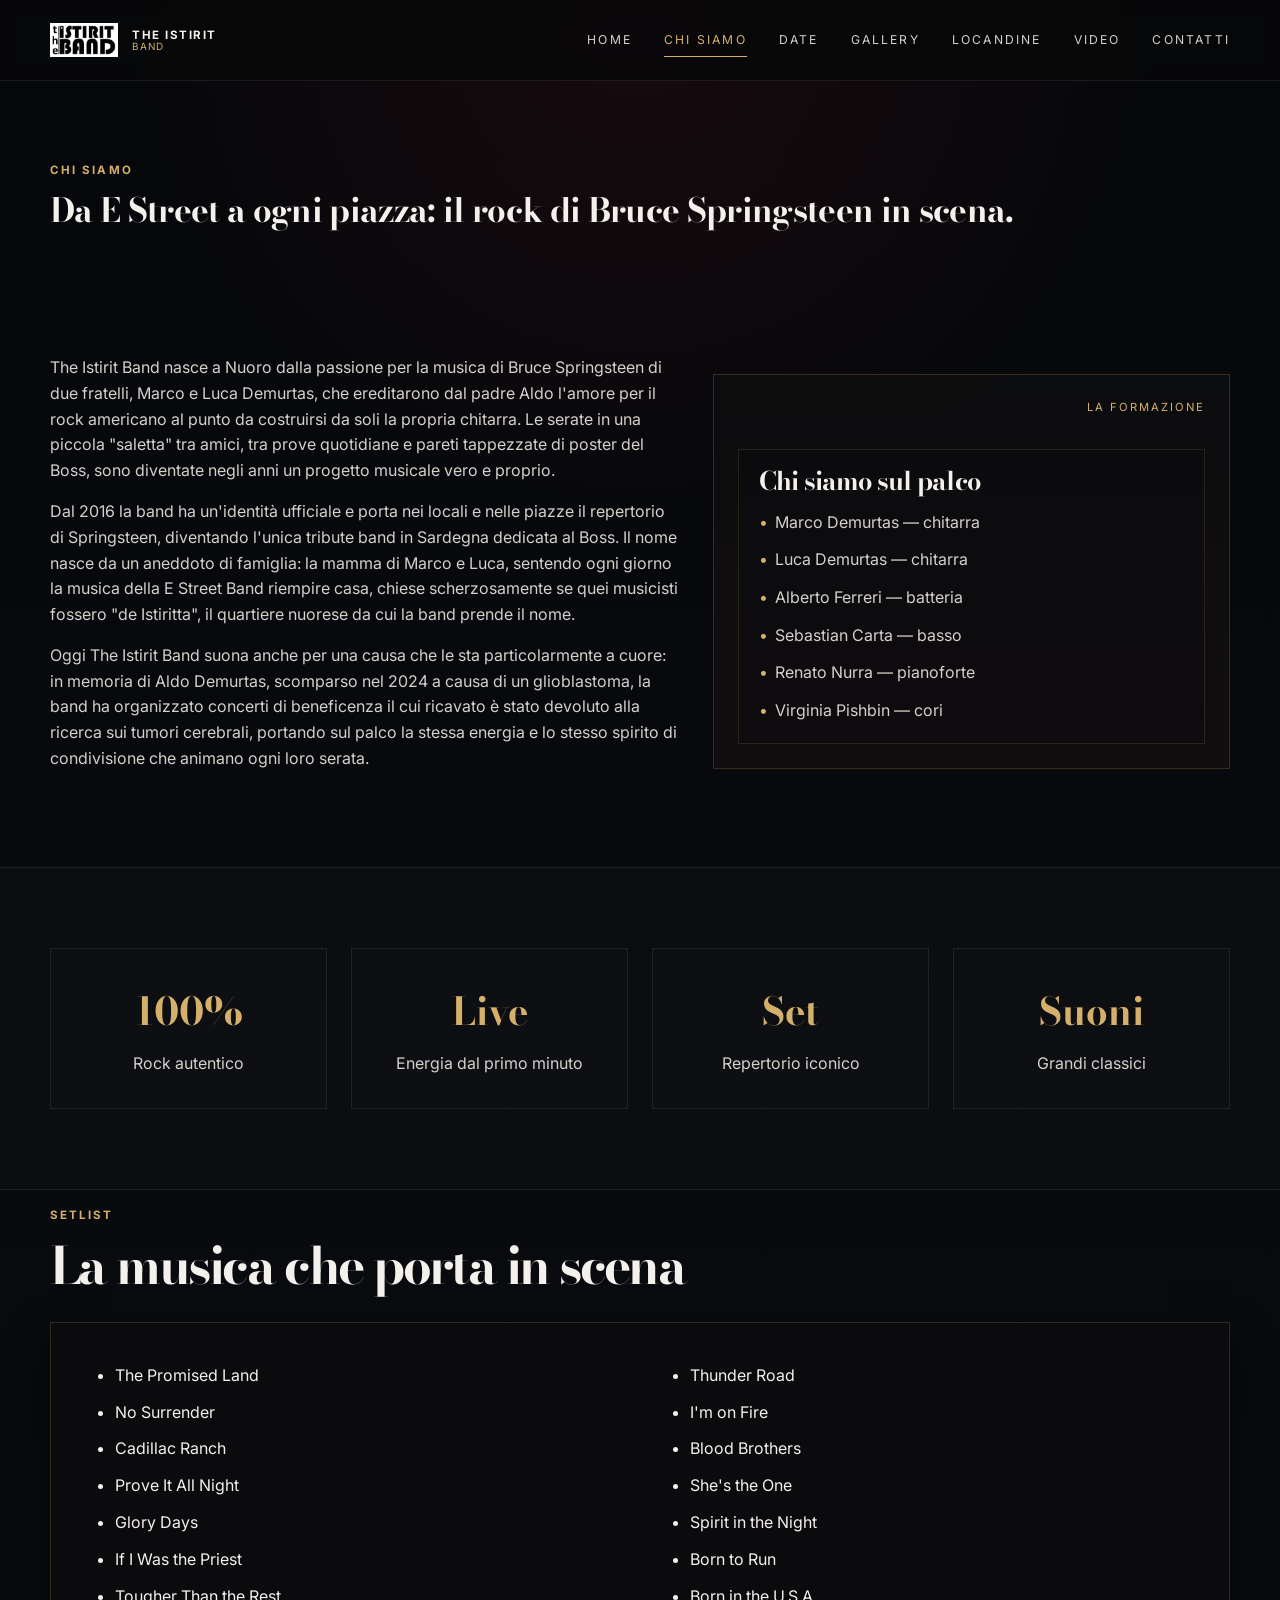
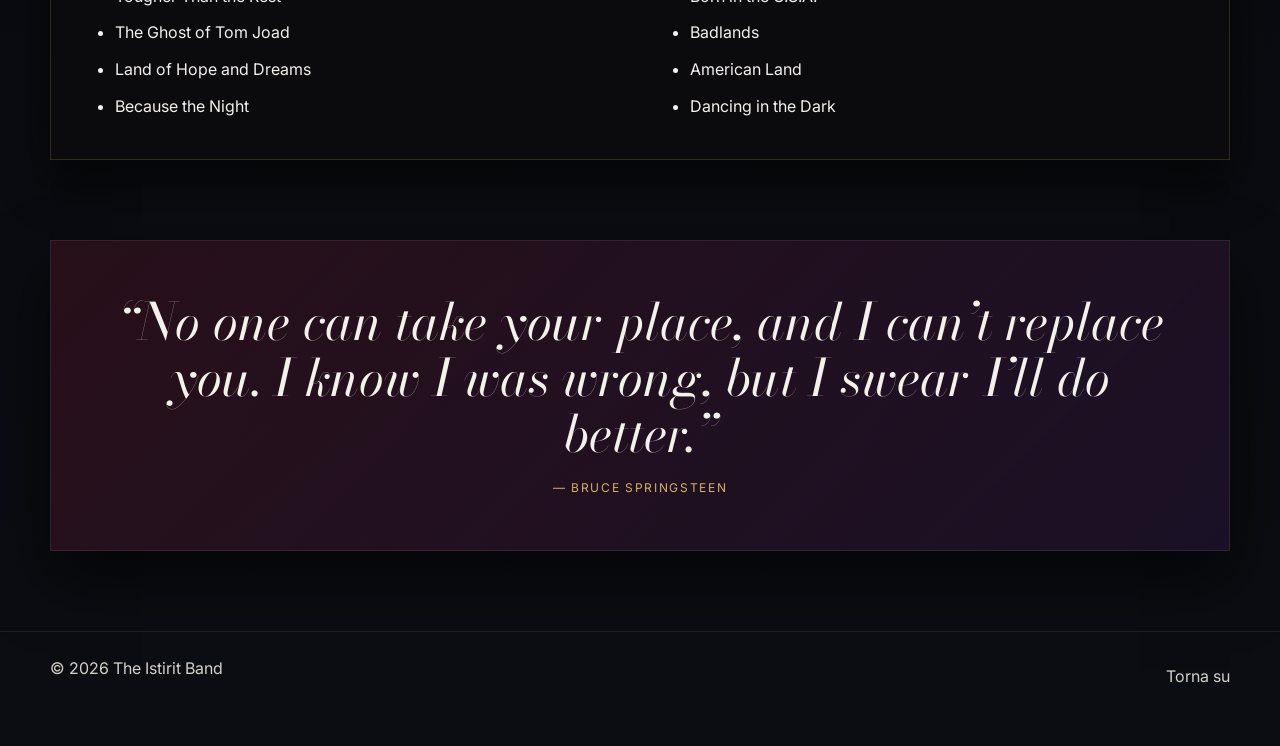
==== chi-siamo.html @ 04cb4a09 "Initial commit: The Istirit Band website" ====
<!DOCTYPE html>
<html lang="it">

<head>
    <meta charset="UTF-8" />
    <meta name="viewport" content="width=device-width, initial-scale=1.0" />
    <meta name="description"
        content="Scopri The Istirit Band: la storia, lo spirito e la passione per la musica di Bruce Springsteen dietro ogni concerto." />
    <title>Chi siamo | The Istirit Band</title>
    <link rel="preconnect" href="https://fonts.googleapis.com" />
    <link rel="preconnect" href="https://fonts.gstatic.com" crossorigin />
    <link
        href="https://fonts.googleapis.com/css2?family=Bodoni+Moda:ital,wght@0,400;0,500;0,600;0,700;0,800;1,500&family=Inter:wght@400;500;600;700;800&display=swap"
        rel="stylesheet" />
    <link rel="stylesheet" href="styles.css" />
</head>

<body>
    <div class="page-shell">
        <header class="site-header">
            <div class="container nav-wrap">
                <a href="index.html" class="brand" aria-label="Home The Istirit Band">
                    <img src="assets/images/logo.jpg" alt="The Istirit Band" class="brand-mark" />
                    <span class="brand-text">
                        <strong>The Istirit</strong>
                        <small>Band</small>
                    </span>
                </a>

                <button class="nav-toggle" aria-label="Apri menu" aria-expanded="false">
                    <span></span>
                    <span></span>
                    <span></span>
                </button>

                <nav class="site-nav" aria-label="Menu principale">
                    <a href="index.html">Home</a>
                    <a href="chi-siamo.html" class="is-active">Chi siamo</a>
                    <a href="date.html">Date</a>
                    <a href="gallery.html">Gallery</a>
                    <a href="locandine.html">Locandine</a>
                    <a href="video.html">Video</a>
                    <a href="contatti.html">Contatti</a>
                </nav>
            </div>
        </header>

        <main>
            <section class="section page-hero">
                <div class="container">
                    <p class="section-kicker">Chi siamo</p>
                    <h1>Da E Street a ogni piazza: il rock di Bruce Springsteen in scena.</h1>
                </div>
            </section>

            <section class="section intro">
                <div class="container intro-grid">
                    <div class="intro-copy">
                        <p>
                            The Istirit Band nasce a Nuoro dalla passione per la musica di Bruce Springsteen di due
                            fratelli, Marco e Luca Demurtas, che ereditarono dal padre Aldo l'amore per il rock
                            americano al punto da costruirsi da soli la propria chitarra. Le serate in una piccola
                            "saletta" tra amici, tra prove quotidiane e pareti tappezzate di poster del Boss, sono
                            diventate negli anni un progetto musicale vero e proprio.
                        </p>
                        <p>
                            Dal 2016 la band ha un'identità ufficiale e porta nei locali e nelle piazze il repertorio
                            di Springsteen, diventando l'unica tribute band in Sardegna dedicata al Boss. Il nome
                            nasce da un aneddoto di famiglia: la mamma di Marco e Luca, sentendo ogni giorno la
                            musica della E Street Band riempire casa, chiese scherzosamente se quei musicisti
                            fossero "de Istiritta", il quartiere nuorese da cui la band prende il nome.
                        </p>
                        <p>
                            Oggi The Istirit Band suona anche per una causa che le sta particolarmente a cuore:
                            in memoria di Aldo Demurtas, scomparso nel 2024 a causa di un glioblastoma, la band ha
                            organizzato concerti di beneficenza il cui ricavato è stato devoluto alla ricerca
                            sui tumori cerebrali, portando sul palco la stessa energia e lo stesso spirito di
                            condivisione che animano ogni loro serata.
                        </p>
                    </div>

                    <div class="feature-card">
                        <div class="card-top">
                            <span>LA FORMAZIONE</span>
                        </div>
                        <div class="card-content">
                            <h3>Chi siamo sul palco</h3>
                            <ul>
                                <li>Marco Demurtas — chitarra</li>
                                <li>Luca Demurtas — chitarra</li>
                                <li>Alberto Ferreri — batteria</li>
                                <li>Sebastian Carta — basso</li>
                                <li>Renato Nurra — pianoforte</li>
                                <li>Virginia Pishbin — cori</li>
                            </ul>
                        </div>
                    </div>
                </div>
            </section>

            <section class="section stats">
                <div class="container stats-grid">
                    <div>
                        <strong>100%</strong>
                        <span>Rock autentico</span>
                    </div>
                    <div>
                        <strong>Live</strong>
                        <span>Energia dal primo minuto</span>
                    </div>
                    <div>
                        <strong>Set</strong>
                        <span>Repertorio iconico</span>
                    </div>
                    <div>
                        <strong>Suoni</strong>
                        <span>Grandi classici</span>
                    </div>
                </div>
            </section>

            <section class="section setlist-section">
                <div class="container">
                    <p class="section-kicker">Setlist</p>
                    <h2>La musica che porta in scena</h2>

                    <div class="setlist-box">
                        <div class="setlist-column">
                            <ul>
                                <li>The Promised Land</li>
                                <li>No Surrender</li>
                                <li>Cadillac Ranch</li>
                                <li>Prove It All Night</li>
                                <li>Glory Days</li>
                                <li>If I Was the Priest</li>
                                <li>Tougher Than the Rest</li>
                                <li>The Ghost of Tom Joad</li>
                                <li>Land of Hope and Dreams</li>
                                <li>Because the Night</li>
                            </ul>
                        </div>
                        <div class="setlist-column">
                            <ul>
                                <li>Thunder Road</li>
                                <li>I'm on Fire</li>
                                <li>Blood Brothers</li>
                                <li>She's the One</li>
                                <li>Spirit in the Night</li>
                                <li>Born to Run</li>
                                <li>Born in the U.S.A.</li>
                                <li>Badlands</li>
                                <li>American Land</li>
                                <li>Dancing in the Dark</li>
                            </ul>
                        </div>
                    </div>
                </div>
            </section>

            <section class="section quote-section">
                <div class="container quote-box">
                    <p>
                        “No one can take your place, and I can’t replace you. I know I was
                        wrong, but I swear I’ll do better.”
                    </p>
                    <span>— Bruce Springsteen</span>
                </div>
            </section>
        </main>

        <footer class="site-footer">
            <div class="container footer-wrap">
                <p>© <span id="year"></span> The Istirit Band</p>
                <a href="#top">Torna su</a>
            </div>
        </footer>
    </div>

    <script src="script.js"></script>
</body>

</html>
---- styles.css ----
﻿:root {
    --bg: #06080b;
    --bg-soft: #101417;
    --panel: rgba(17, 17, 19, 0.82);
    --panel-strong: rgba(12, 12, 14, 0.95);
    --card: rgba(20, 17, 17, 0.9);
    --line: rgba(255, 255, 255, 0.08);
    --text: #f4f1ed;
    --text-soft: #d5d0ca;
    --muted: #918d88;
    --red: #9e1f2a;
    --red-dark: #5f111b;
    --purple: #1a1221;
    --green: #d8b26a;
    --gold: #d4b06b;
    --shadow: rgba(0, 0, 0, 0.6);
}

* {
    box-sizing: border-box;
}

html {
    scroll-behavior: smooth;
}

body {
    margin: 0;
    font-family: "Inter", sans-serif;
    background:
        radial-gradient(circle at top, rgba(158, 31, 42, 0.12), transparent 22%),
        linear-gradient(180deg, #05070a 0%, #0b0d12 100%);
    color: var(--text);
    line-height: 1.6;
}

img {
    display: block;
    width: 100%;
    max-width: 100%;
}

a {
    color: inherit;
    text-decoration: none;
}

button,
input,
textarea {
    font: inherit;
}

.page-shell {
    min-height: 100vh;
}

.container {
    width: min(1180px, calc(100% - 2rem));
    margin: 0 auto;
}

.section {
    padding: 5rem 0;
}

.section-kicker,
.eyebrow {
    margin: 0 0 1rem;
    color: var(--gold);
    text-transform: uppercase;
    letter-spacing: 0.18em;
    font-size: 0.72rem;
    font-weight: 700;
}

.site-header {
    position: sticky;
    top: 0;
    z-index: 20;
    backdrop-filter: blur(12px);
    background: rgba(7, 7, 9, 0.8);
    border-bottom: 1px solid rgba(255, 255, 255, 0.08);
}

.nav-wrap {
    height: 80px;
    display: flex;
    align-items: center;
    justify-content: space-between;
    gap: 1rem;
}

h1,
h2,
h3 {
    margin: 0 0 1rem;
    font-family: "Bodoni Moda", serif;
    font-weight: 700;
    line-height: 0.96;
}

h1 {
    font-size: clamp(3.2rem, 6vw, 6.5rem);
    letter-spacing: -0.06em;
}

h2 {
    font-size: clamp(2.3rem, 4vw, 4rem);
    letter-spacing: -0.05em;
}

h3 {
    font-size: clamp(1.6rem, 2vw, 2.2rem);
    letter-spacing: -0.03em;
}

p {
    margin: 0 0 1rem;
    color: var(--text-soft);
}

.site-header {
    position: sticky;
    top: 0;
    z-index: 20;
    backdrop-filter: blur(10px);
    background: rgba(7, 7, 9, 0.86);
    border-bottom: 1px solid rgba(255, 255, 255, 0.08);
}

.nav-wrap {
    height: 80px;
    display: flex;
    align-items: center;
    justify-content: space-between;
    gap: 1rem;
}

.brand {
    display: inline-flex;
    align-items: center;
    gap: 0.9rem;
    min-width: 0;
}

.brand-mark {
    display: inline-grid;
    place-items: center;
    width: 68px;
    height: 68px;
    object-fit: contain;
    flex-shrink: 0;
}

.brand-text {
    display: grid;
    line-height: 1.05;
}

.brand-text strong,
.brand-text small {
    display: block;
    text-transform: uppercase;
    letter-spacing: 0.13em;
}

.brand-text strong {
    font-size: 0.72rem;
}

.brand-text small {
    color: var(--gold);
    font-size: 0.62rem;
}

.site-nav {
    display: flex;
    align-items: center;
    gap: 2rem;
    font-size: 0.76rem;
    letter-spacing: 0.18em;
    text-transform: uppercase;
    color: var(--text-soft);
}

.site-nav a {
    position: relative;
    transition: color 0.25s ease;
}

.site-nav a::after {
    content: "";
    position: absolute;
    left: 0;
    bottom: -0.45rem;
    width: 100%;
    height: 1px;
    background: var(--gold);
    transform: scaleX(0);
    transform-origin: left;
    transition: transform 0.25s ease;
}

.site-nav a:hover,
.site-nav a:focus-visible {
    color: var(--text);
}

.site-nav a:hover::after,
.site-nav a:focus-visible::after {
    transform: scaleX(1);
}

.site-nav a.is-active {
    color: var(--gold);
}

.site-nav a.is-active::after {
    transform: scaleX(1);
}

.page-hero {
    padding-bottom: 2rem;
}

.page-hero h1 {
    max-width: 100%;
    font-size: clamp(0.85rem, 2.6vw, 2.6rem);
    white-space: nowrap;
    letter-spacing: -0.02em;
}

.nav-toggle {
    display: none;
    width: 46px;
    height: 46px;
    padding: 0;
    border: 1px solid var(--line);
    background: transparent;
    cursor: pointer;
}

.nav-toggle span {
    display: block;
    width: 20px;
    height: 2px;
    margin: 5px auto;
    background: var(--text);
}

.hero {
    position: relative;
    min-height: 760px;
    display: grid;
    align-items: center;
    background:
        linear-gradient(110deg, rgba(2, 4, 7, 0.92), rgba(19, 11, 16, 0.72)),
        url("assets/images/hero-bg.jpg") center/cover no-repeat;
}

.hero-photo {
    display: flex;
    align-items: center;
    justify-content: center;
    width: 100%;
    min-height: calc(100vh - 80px);
    background: #000;
    padding: 2rem 0;
}

.hero-photo img {
    max-width: 100%;
    max-height: calc(100vh - 80px);
    width: auto;
    height: auto;
    object-fit: contain;
    display: block;
    margin: 0 auto;
}

.hero-overlay {
    position: absolute;
    inset: 0;
    background: linear-gradient(90deg, rgba(2, 3, 5, 0.9), rgba(17, 11, 17, 0.55));
}

.hero-inner {
    position: relative;
    z-index: 1;
    padding: 6rem 0 4rem;
    max-width: 740px;
}

.hero-copy {
    max-width: 620px;
    font-size: 1.08rem;
    color: rgba(255, 255, 255, 0.78);
}

.hero-actions {
    display: flex;
    flex-wrap: wrap;
    gap: 1rem;
    margin: 2rem 0 2.2rem;
}

.btn {
    display: inline-flex;
    align-items: center;
    justify-content: center;
    min-height: 52px;
    padding: 0.9rem 1.5rem;
    border: 1px solid transparent;
    border-radius: 999px;
    font-weight: 700;
    text-transform: uppercase;
    letter-spacing: 0.08em;
    transition: transform 0.2s ease, box-shadow 0.2s ease;
}

.btn:hover,
.btn:focus-visible {
    transform: translateY(-1px);
}

.btn-primary {
    background: linear-gradient(135deg, var(--green), var(--gold));
    color: #0a1210;
    box-shadow: 0 20px 40px rgba(106, 228, 182, 0.18);
}

.btn-secondary {
    border-color: rgba(255, 255, 255, 0.2);
    background: rgba(255, 255, 255, 0.02);
    color: var(--text);
}

    .hero-meta {
        list-style: none;
        margin: 0;
        padding: 0;
        display: flex;
        flex-wrap: wrap;
        gap: 1rem 2rem;
        color: rgba(255, 255, 255, 0.72);
        font-size: 0.85rem;
        letter-spacing: 0.08em;
        text-transform: uppercase;
    }

    .hero-meta li {
        position: relative;
        padding-left: 1rem;
    }

    .hero-meta li::before {
        content: "";
        position: absolute;
        left: 0;
        top: 50%;
        width: 6px;
        height: 6px;
        border-radius: 50%;
        background: var(--gold);
        transform: translateY(-50%);
    }

    .intro-grid,
    .contact-grid {
        display: grid;
        grid-template-columns: 1.1fr 0.9fr;
        gap: 2rem;
        align-items: center;
    }

.feature-card {
    position: relative;
    overflow: hidden;
    padding: 1.5rem;
    border: 1px solid rgba(212, 176, 107, 0.2);
    background: linear-gradient(180deg, rgba(12, 12, 14, 0.92), rgba(19, 14, 15, 0.88));
}

.card-top {
    display: flex;
    justify-content: flex-end;
    margin-bottom: 2rem;
    color: var(--gold);
    font-size: 0.7rem;
    letter-spacing: 0.18em;
}

.card-content {
    padding: 1.2rem;
    border: 1px solid rgba(208, 168, 104, 0.15);
    background: rgba(10, 10, 14, 0.5);
}

.card-content ul {
    list-style: none;
    padding: 0;
    margin: 0;
    color: var(--text-soft);
}

.card-content li {
    position: relative;
    padding-left: 1rem;
    margin-top: 0.75rem;
}

.card-content li::before {
    content: "\2022";
    position: absolute;
    left: 0;
    color: var(--gold);
}

.stats {
    border-top: 1px solid var(--line);
    border-bottom: 1px solid var(--line);
    background: rgba(255, 255, 255, 0.01);
}

.stats-grid {
    display: grid;
    grid-template-columns: repeat(4, minmax(0, 1fr));
    gap: 1.5rem;
    text-align: center;
}

.stats-grid div {
    padding: 2rem 1rem;
    border: 1px solid var(--line);
    background: rgba(17, 17, 22, 0.42);
}

.stats-grid strong {
    display: block;
    margin-bottom: 0.5rem;
    font-size: clamp(2rem, 3vw, 3rem);
    font-family: "Bodoni Moda", serif;
    color: var(--gold);
}

.stats-grid span {
    color: var(--text-soft);
}

.shows-list {
    margin-top: 2rem;
    display: grid;
    gap: 1rem;
}

.show-item {
    display: grid;
    grid-template-columns: 140px 1fr auto;
    align-items: center;
    gap: 1.25rem;
    padding: 1.2rem 1.5rem;
    border: 1px solid var(--line);
    background: rgba(18, 18, 26, 0.8);
    transition: transform 0.2s ease, border-color 0.2s ease;
}

.show-item:hover {
    transform: translateY(-2px);
    border-color: rgba(212, 176, 107, 0.4);
}

.show-date {
    display: flex;
    flex-direction: column;
    align-items: center;
    justify-content: center;
    min-height: 90px;
    border: 1px solid rgba(208, 168, 104, 0.6);
    background: rgba(208, 168, 104, 0.05);
    color: var(--gold);
}

.show-date .day {
    font-size: 2.2rem;
    font-weight: 800;
    line-height: 1;
}

.show-date .month {
    text-transform: uppercase;
    letter-spacing: 0.15em;
    font-size: 0.72rem;
}

.show-details h3 {
    margin-bottom: 0.25rem;
}

.link-arrow {
    display: inline-flex;
    align-items: center;
    gap: 0.7rem;
    color: var(--gold);
    font-weight: 700;
    letter-spacing: 0.08em;
    text-transform: uppercase;
}

.link-arrow::after {
    content: "\2192";
}

.setlist-section {
    padding-top: 1rem;
}

.setlist-box {
    margin-top: 2rem;
    display: grid;
    grid-template-columns: repeat(2, minmax(0, 1fr));
    gap: 1.25rem;
    padding: 1.5rem;
    border: 1px solid rgba(212, 176, 107, 0.18);
    background: rgba(12, 12, 14, 0.9);
    box-shadow: var(--shadow) 0 24px 40px;
}

.setlist-column ul {
    display: grid;
    gap: 0.7rem;
}

.gallery-grid {
    display: grid;
    grid-template-columns: repeat(3, minmax(0, 1fr));
    gap: 1rem;
    margin-top: 2rem;
}

.photo-card {
    overflow: hidden;
    border: 1px solid var(--line);
    background: var(--card);
    aspect-ratio: 1 / 1;
    cursor: pointer;
    position: relative;
}

.photo-card img {
    width: 100%;
    height: 100%;
    display: block;
    object-fit: cover;
    transition: transform 0.3s ease;
}

.photo-card:hover img {
    transform: scale(1.05);
}

.photo-card.tall {
    grid-row: span 2;
}

.photo-card.wide {
    grid-column: span 2;
}

.video-grid {
    display: grid;
    grid-template-columns: repeat(3, minmax(0, 1fr));
    gap: 1.5rem;
    margin-top: 2rem;
}

.video-card {
    border: 1px solid var(--line);
    background: rgba(18, 18, 26, 0.8);
    padding: 1rem;
}

.video-frame {
    position: relative;
    overflow: hidden;
    aspect-ratio: 16 / 9;
    background: #000;
}

.video-frame iframe,
.video-frame video {
    position: absolute;
    inset: 0;
    width: 100%;
    height: 100%;
    border: 0;
}

.quote-section {
    padding-top: 0;
}

.quote-box {
    padding: clamp(2.3rem, 4vw, 4rem);
    border: 1px solid var(--line);
    background: linear-gradient(135deg, rgba(95, 22, 41, 0.35), rgba(28, 17, 40, 0.9));
    text-align: center;
    box-shadow: var(--shadow) 0 30px 60px;
}

.quote-box p {
    margin: 0;
    font-family: "Bodoni Moda", serif;
    font-style: italic;
    font-size: clamp(2rem, 4vw, 3.5rem);
    color: var(--text);
    line-height: 1.1;
}

.quote-box span {
    display: inline-block;
    margin-top: 1rem;
    color: var(--gold);
    letter-spacing: 0.14em;
    text-transform: uppercase;
    font-size: 0.75rem;
}

.contact-list {
    list-style: none;
    padding: 0;
    margin: 2rem 0 0;
    color: var(--text-soft);
    display: grid;
    gap: 0.7rem;
}

.contact-form {
    display: grid;
    gap: 1rem;
    padding: 1.5rem;
    border: 1px solid var(--line);
    background: rgba(18, 18, 26, 0.82);
}

.contact-form label {
    display: grid;
    gap: 0.5rem;
    color: var(--text-soft);
    font-size: 0.9rem;
}

.contact-form input,
.contact-form textarea {
    width: 100%;
    padding: 0.9rem 1rem;
    border: 1px solid var(--line);
    background: rgba(255, 255, 255, 0.02);
    color: var(--text);
}

.contact-form input:focus,
.contact-form textarea:focus {
    outline: 1px solid rgba(208, 168, 104, 0.6);
}

.site-footer {
    padding: 1.5rem 0 3rem;
    border-top: 1px solid var(--line);
}

.footer-wrap {
    display: flex;
    align-items: center;
    justify-content: space-between;
    gap: 1rem;
    color: var(--text-soft);
}

.lightbox {
    position: fixed;
    inset: 0;
    z-index: 100;
    display: none;
    align-items: center;
    justify-content: center;
    padding: 2rem;
    background: rgba(4, 5, 7, 0.92);
    backdrop-filter: blur(6px);
}

.lightbox.is-open {
    display: flex;
}

.lightbox-content {
    max-width: min(1100px, 92vw);
    max-height: 88vh;
    position: relative;
}

.lightbox-content img {
    max-height: 88vh;
    width: auto;
    margin: 0 auto;
    object-fit: contain;
}

.lightbox-close {
    position: absolute;
    top: -3rem;
    right: 0;
    width: 44px;
    height: 44px;
    border: 1px solid var(--line);
    background: rgba(255, 255, 255, 0.05);
    color: var(--text);
    font-size: 1.4rem;
    line-height: 1;
    cursor: pointer;
    border-radius: 50%;
}

.lightbox-close:hover {
    border-color: var(--gold);
    color: var(--gold);
}

@media (max-width: 900px) {

    .intro-grid,
    .contact-grid,
    .video-grid,
    .stats-grid {
        grid-template-columns: 1fr;
    }

    .gallery-grid {
        grid-template-columns: 1fr 1fr;
    }

    .photo-card.wide {
        grid-column: span 2;
    }
}

@media (max-width: 700px) {
    .site-nav {
        position: absolute;
        top: 80px;
        right: 1rem;
        left: 1rem;
        display: none;
        flex-direction: column;
        align-items: flex-start;
        padding: 1rem 1.25rem;
        background: rgba(12, 12, 18, 0.96);
        border: 1px solid var(--line);
    }

    .site-nav.is-open {
        display: flex;
    }

    .nav-toggle {
        display: inline-block;
    }

    .show-item {
        grid-template-columns: 1fr;
        justify-items: start;
    }

    .gallery-grid {
        grid-template-columns: 1fr;
    }

    .photo-card.wide,
    .photo-card.tall {
        grid-column: auto;
        grid-row: auto;
    }

    .hero {
        min-height: 620px;
    }
}
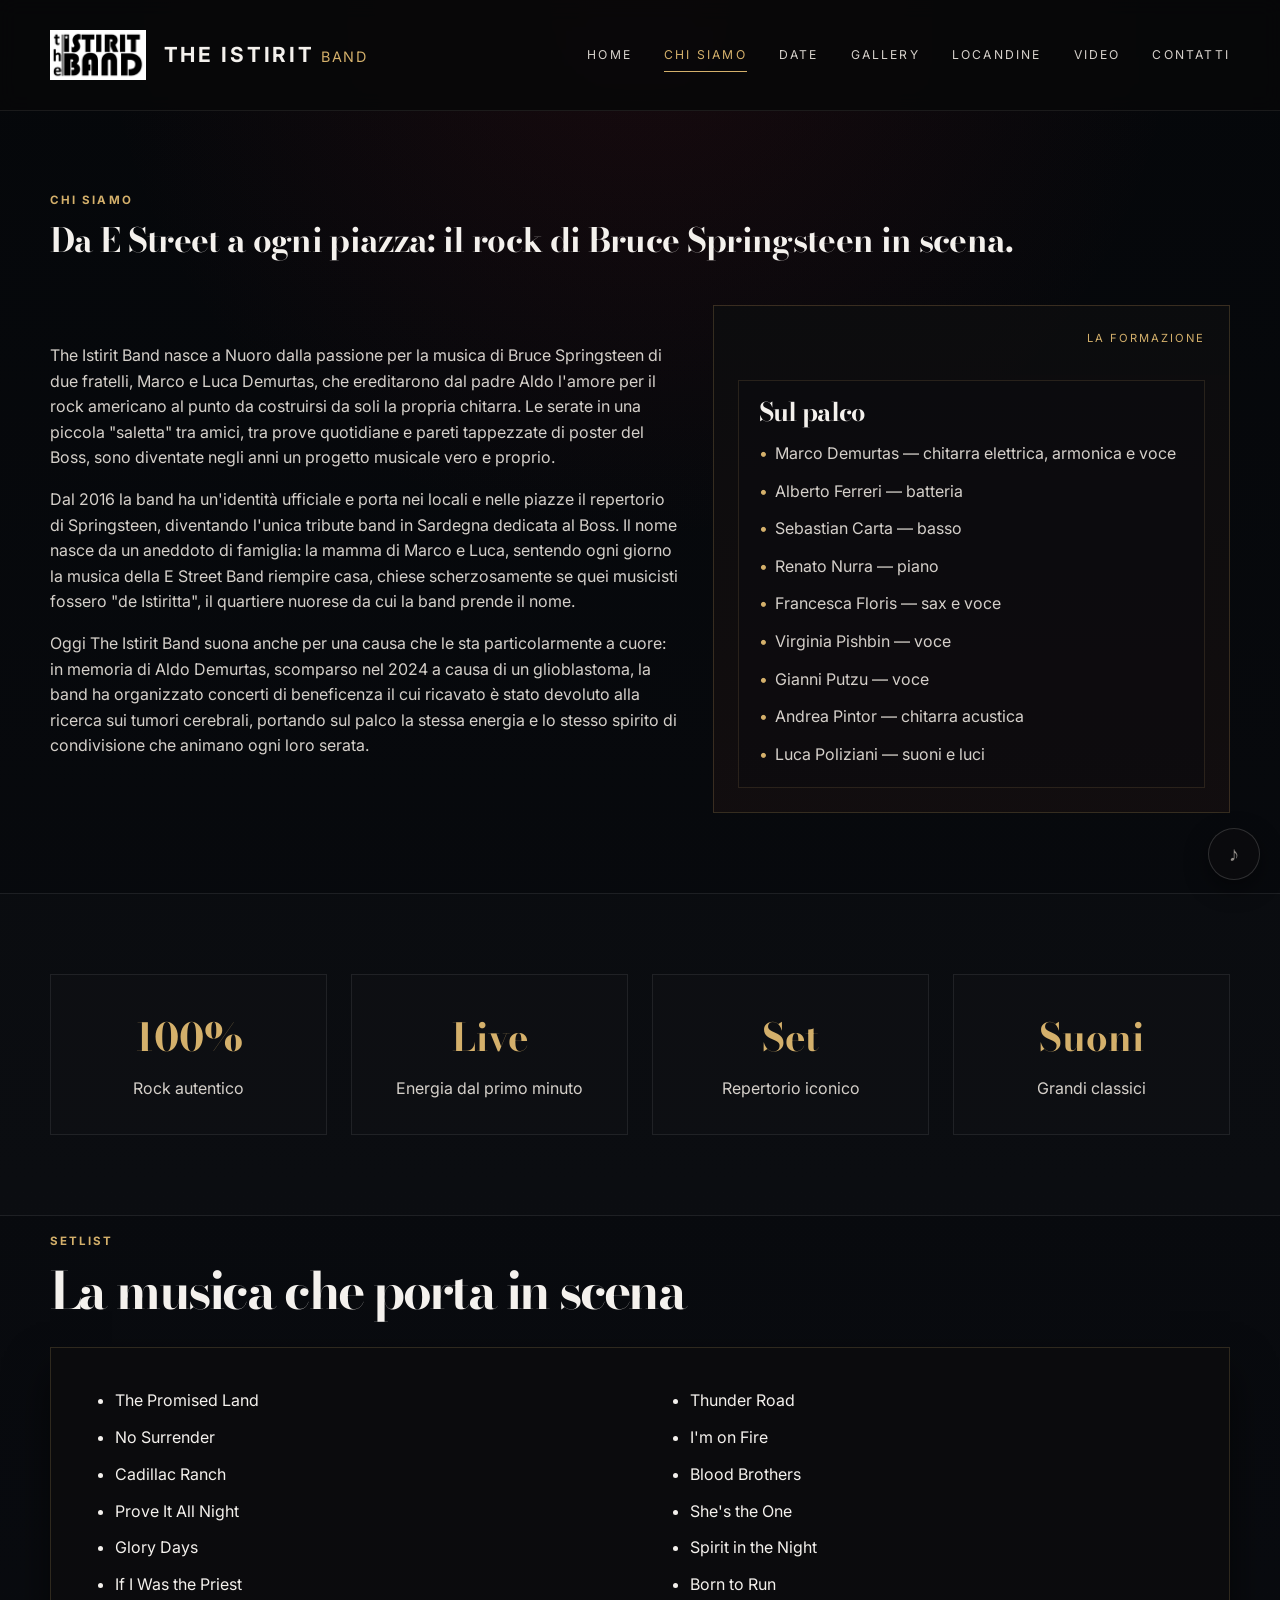
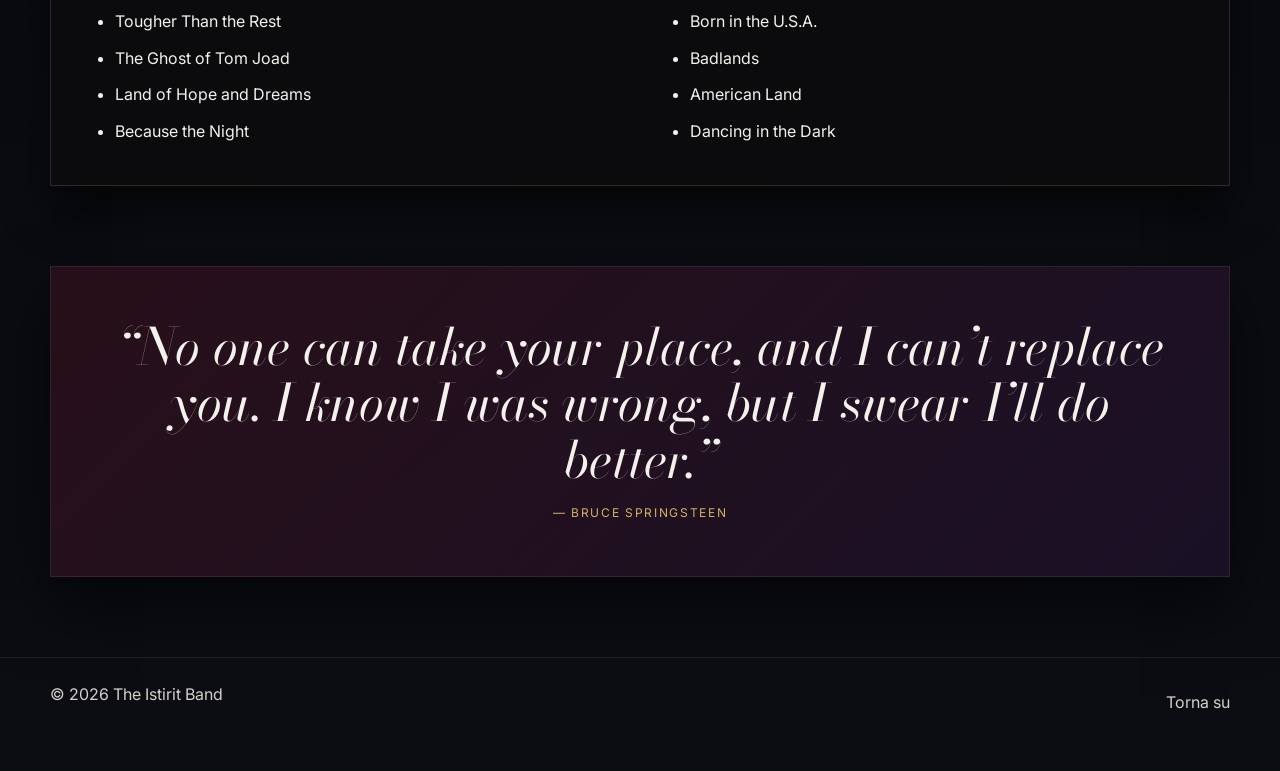
==== commit acb33913: "Aggiorna sito: audio di sottofondo, locandine separate, nuove foto/video, header e hero mobile, test" ====
--- a/chi-siamo.html
+++ b/chi-siamo.html
@@ -84,14 +84,17 @@
                             <span>LA FORMAZIONE</span>
                         </div>
                         <div class="card-content">
-                            <h3>Chi siamo sul palco</h3>
+                            <h3>Sul palco</h3>
                             <ul>
-                                <li>Marco Demurtas — chitarra</li>
-                                <li>Luca Demurtas — chitarra</li>
+                                <li>Marco Demurtas — chitarra elettrica, armonica e voce</li>
                                 <li>Alberto Ferreri — batteria</li>
                                 <li>Sebastian Carta — basso</li>
-                                <li>Renato Nurra — pianoforte</li>
-                                <li>Virginia Pishbin — cori</li>
+                                <li>Renato Nurra — piano</li>
+                                <li>Francesca Floris — sax e voce</li>
+                                <li>Virginia Pishbin — voce</li>
+                                <li>Gianni Putzu — voce</li>
+                                <li>Andrea Pintor — chitarra acustica</li>
+                                <li>Luca Poliziani — suoni e luci</li>
                             </ul>
                         </div>
                     </div>
@@ -176,6 +179,11 @@
         </footer>
     </div>
 
+    <audio id="siteAudio" src="assets/audio/thunder_road_ovodda.mpeg" preload="auto" loop></audio>
+    <button id="audioToggle" class="audio-toggle" type="button" aria-label="Attiva/disattiva musica di sottofondo">
+        <span class="audio-toggle-icon">♪</span>
+    </button>
+
     <script src="script.js"></script>
 </body>
 
--- a/styles.css
+++ b/styles.css
@@ -84,7 +84,7 @@
 }
 
 .nav-wrap {
-    height: 80px;
+    height: 110px;
     display: flex;
     align-items: center;
     justify-content: space-between;
@@ -130,7 +130,7 @@
 }
 
 .nav-wrap {
-    height: 80px;
+    height: 110px;
     display: flex;
     align-items: center;
     justify-content: space-between;
@@ -140,38 +140,41 @@
 .brand {
     display: inline-flex;
     align-items: center;
-    gap: 0.9rem;
+    gap: 1.1rem;
     min-width: 0;
 }
 
 .brand-mark {
     display: inline-grid;
     place-items: center;
-    width: 68px;
-    height: 68px;
+    width: 96px;
+    height: 96px;
     object-fit: contain;
     flex-shrink: 0;
 }
 
 .brand-text {
-    display: grid;
+    display: flex;
+    align-items: baseline;
+    gap: 0.4rem;
     line-height: 1.05;
 }
 
 .brand-text strong,
 .brand-text small {
-    display: block;
+    display: inline-block;
     text-transform: uppercase;
     letter-spacing: 0.13em;
+    white-space: nowrap;
 }
 
 .brand-text strong {
-    font-size: 0.72rem;
+    font-size: 1.3rem;
 }
 
 .brand-text small {
     color: var(--gold);
-    font-size: 0.62rem;
+    font-size: 0.9rem;
 }
 
 .site-nav {
@@ -221,7 +224,11 @@
 }
 
 .page-hero {
-    padding-bottom: 2rem;
+    padding-bottom: 0.5rem;
+}
+
+.page-hero + .section {
+    padding-top: 1.5rem;
 }
 
 .page-hero h1 {
@@ -264,19 +271,172 @@
     align-items: center;
     justify-content: center;
     width: 100%;
-    min-height: calc(100vh - 80px);
+    min-height: calc(100vh - 110px);
     background: #000;
     padding: 2rem 0;
-}
-
-.hero-photo img {
+    overflow: hidden;
+    position: relative;
+}
+
+.hero-slideshow {
+    position: relative;
+    width: 100%;
+    height: calc(100vh - 110px);
+    display: none;
+}
+
+.hero-slideshow img {
+    position: absolute;
+    inset: 0;
+    width: 100%;
+    height: 100%;
+    object-fit: contain;
+    opacity: 0;
+    animation: hero-fade 35s infinite;
+}
+
+@keyframes hero-fade {
+    0% {
+        opacity: 0;
+    }
+
+    2% {
+        opacity: 1;
+    }
+
+    12% {
+        opacity: 1;
+    }
+
+    14% {
+        opacity: 0;
+    }
+
+    100% {
+        opacity: 0;
+    }
+}
+
+.hero-static {
+    display: block;
     max-width: 100%;
-    max-height: calc(100vh - 80px);
+    max-height: calc(100vh - 110px);
     width: auto;
     height: auto;
     object-fit: contain;
-    display: block;
     margin: 0 auto;
+}
+
+.hero-track {
+    display: none;
+}
+
+.hero-track-images {
+    display: flex;
+    align-items: center;
+}
+
+.hero-track-images img {
+    max-height: calc(100vh - 110px);
+    width: auto;
+    height: auto;
+    object-fit: contain;
+    flex-shrink: 0;
+    margin: 0 0.75rem;
+}
+
+@media (max-width: 768px) {
+    .hero-photo {
+        height: 75vh;
+        min-height: 75vh;
+        padding: 0;
+    }
+
+    .hero-slideshow {
+        display: none;
+    }
+
+    .hero-static {
+        display: none;
+    }
+
+    .hero-track {
+        display: flex;
+        align-items: center;
+        width: max-content;
+        height: 100%;
+        animation: hero-scroll 80s linear infinite;
+    }
+
+    .hero-track-images {
+        height: 100%;
+    }
+
+    .hero-track-images img {
+        height: 100%;
+        max-height: none;
+        width: auto;
+        max-width: none;
+        object-fit: contain;
+        flex-shrink: 0;
+        margin: 0;
+    }
+}
+
+@keyframes hero-scroll {
+    0% {
+        transform: translateX(0);
+    }
+
+    100% {
+        transform: translateX(-50%);
+    }
+}
+
+.carousel-section {
+    width: 100%;
+    background: #000;
+    padding: 2rem 0;
+    overflow: hidden;
+    border-top: 1px solid var(--line);
+    display: none;
+}
+
+.carousel-track {
+    display: flex;
+    width: max-content;
+    animation: carousel-scroll 40s linear infinite;
+}
+
+.carousel-images {
+    display: flex;
+    gap: 1.5rem;
+    padding: 0 0.75rem;
+}
+
+.carousel-images img {
+    height: 260px;
+    width: auto;
+    max-width: none;
+    object-fit: cover;
+    border-radius: 4px;
+    flex-shrink: 0;
+}
+
+@keyframes carousel-scroll {
+    0% {
+        transform: translateX(0);
+    }
+
+    100% {
+        transform: translateX(-50%);
+    }
+}
+
+@media (max-width: 768px) {
+    .carousel-images img {
+        height: 160px;
+    }
 }
 
 .hero-overlay {
@@ -626,6 +786,10 @@
     font-size: 0.75rem;
 }
 
+.contact-copy p {
+    font-size: 1.15rem;
+}
+
 .contact-list {
     list-style: none;
     padding: 0;
@@ -633,6 +797,7 @@
     color: var(--text-soft);
     display: grid;
     gap: 0.7rem;
+    font-size: 1.05rem;
 }
 
 .contact-form {
@@ -675,6 +840,48 @@
     justify-content: space-between;
     gap: 1rem;
     color: var(--text-soft);
+}
+
+.audio-toggle {
+    position: fixed;
+    right: 1.25rem;
+    bottom: 1.25rem;
+    z-index: 50;
+    width: 52px;
+    height: 52px;
+    border-radius: 50%;
+    border: 1px solid rgba(255, 255, 255, 0.15);
+    background: rgba(12, 12, 14, 0.9);
+    color: var(--muted);
+    display: flex;
+    align-items: center;
+    justify-content: center;
+    font-size: 1.3rem;
+    cursor: pointer;
+    box-shadow: 0 8px 24px rgba(0, 0, 0, 0.45);
+    transition: color 0.2s ease, border-color 0.2s ease, transform 0.2s ease;
+}
+
+.audio-toggle:hover {
+    transform: translateY(-2px);
+}
+
+.audio-toggle.is-playing {
+    color: var(--gold);
+    border-color: rgba(212, 176, 107, 0.6);
+}
+
+.audio-toggle.is-playing .audio-toggle-icon {
+    animation: audio-pulse 1.4s ease-in-out infinite;
+}
+
+@keyframes audio-pulse {
+    0%, 100% {
+        opacity: 1;
+    }
+    50% {
+        opacity: 0.45;
+    }
 }
 
 .lightbox {
@@ -766,6 +973,14 @@
         display: inline-block;
     }
 
+    .brand-text strong {
+        font-size: 1.05rem;
+    }
+
+    .brand-text small {
+        font-size: 0.75rem;
+    }
+
     .show-item {
         grid-template-columns: 1fr;
         justify-items: start;
